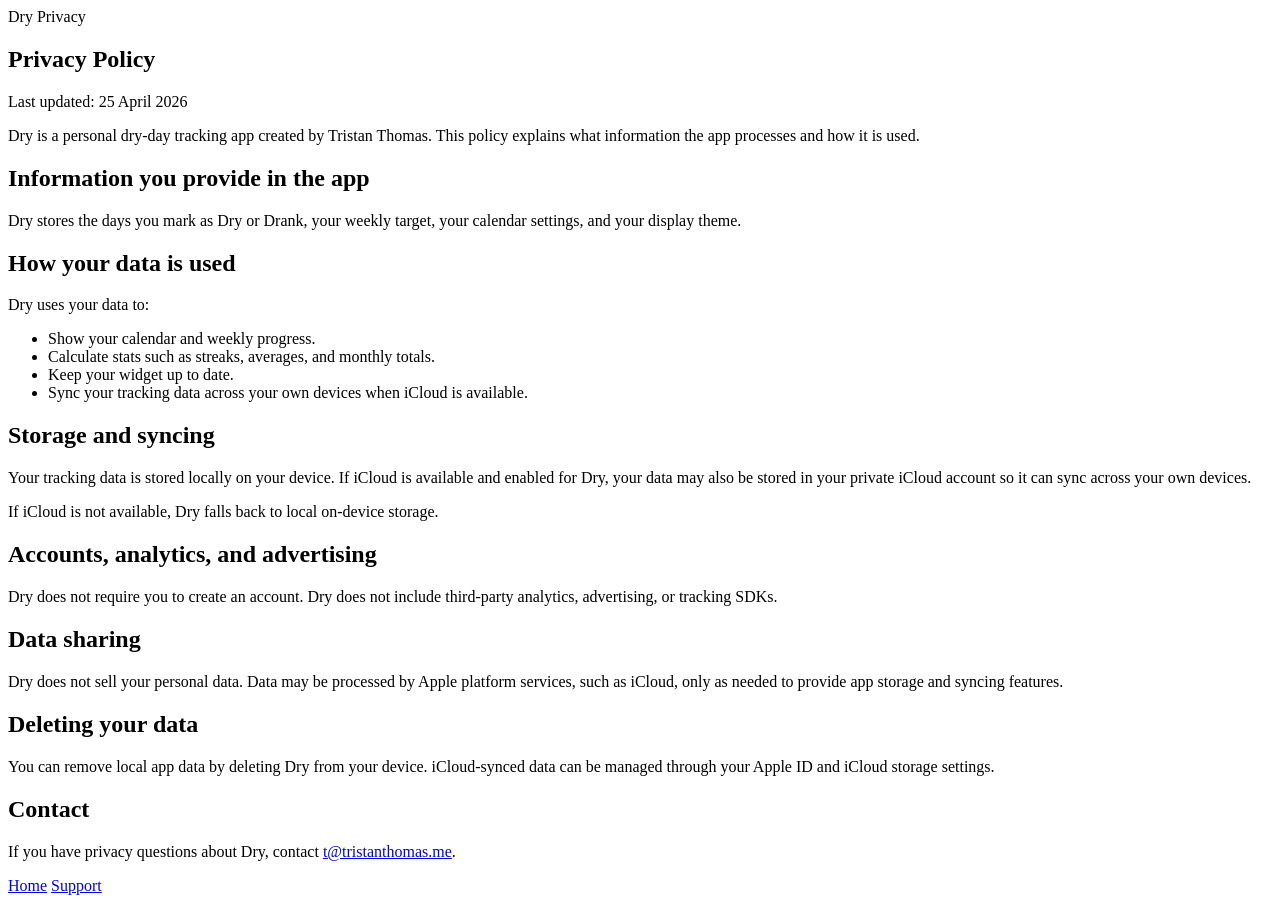
==== dry-privacy/index.html @ d08cf2e1 "Add Dry support and privacy pages" ====
<!doctype html>
<html lang="en">
  <head>
    <meta charset="utf-8">
    <meta name="viewport" content="width=device-width, initial-scale=1">
    <title>Dry Privacy Policy</title>
    <meta name="description" content="Privacy policy for Dry.">
    <link rel="stylesheet" href="/dry-site/styles.css">
  </head>
  <body>
    <main class="wrap">
      <section class="hero">
        <span class="eyebrow">Dry Privacy</span>
        <h1>Privacy Policy</h1>
        <p class="lead">
          Last updated: 25 April 2026
        </p>
      </section>

      <section class="card">
        <p>
          Dry is a personal dry-day tracking app created by Tristan Thomas. This policy explains what information the app processes and how it is used.
        </p>
      </section>

      <section class="card">
        <h2>Information you provide in the app</h2>
        <p>
          Dry stores the days you mark as Dry or Drank, your weekly target, your calendar settings, and your display theme.
        </p>
      </section>

      <section class="card">
        <h2>How your data is used</h2>
        <p>Dry uses your data to:</p>
        <ul>
          <li>Show your calendar and weekly progress.</li>
          <li>Calculate stats such as streaks, averages, and monthly totals.</li>
          <li>Keep your widget up to date.</li>
          <li>Sync your tracking data across your own devices when iCloud is available.</li>
        </ul>
      </section>

      <section class="card">
        <h2>Storage and syncing</h2>
        <p>
          Your tracking data is stored locally on your device. If iCloud is available and enabled for Dry, your data may also be stored in your private iCloud account so it can sync across your own devices.
        </p>
        <p>
          If iCloud is not available, Dry falls back to local on-device storage.
        </p>
      </section>

      <section class="card">
        <h2>Accounts, analytics, and advertising</h2>
        <p>
          Dry does not require you to create an account. Dry does not include third-party analytics, advertising, or tracking SDKs.
        </p>
      </section>

      <section class="card">
        <h2>Data sharing</h2>
        <p>
          Dry does not sell your personal data. Data may be processed by Apple platform services, such as iCloud, only as needed to provide app storage and syncing features.
        </p>
      </section>

      <section class="card">
        <h2>Deleting your data</h2>
        <p>
          You can remove local app data by deleting Dry from your device. iCloud-synced data can be managed through your Apple ID and iCloud storage settings.
        </p>
      </section>

      <section class="card">
        <h2>Contact</h2>
        <p>
          If you have privacy questions about Dry, contact
          <a href="mailto:t@tristanthomas.me">t@tristanthomas.me</a>.
        </p>
      </section>

      <nav class="nav">
        <a href="/dry-site/">Home</a>
        <a href="/dry-site/dry-support/">Support</a>
      </nav>
    </main>
  </body>
</html>
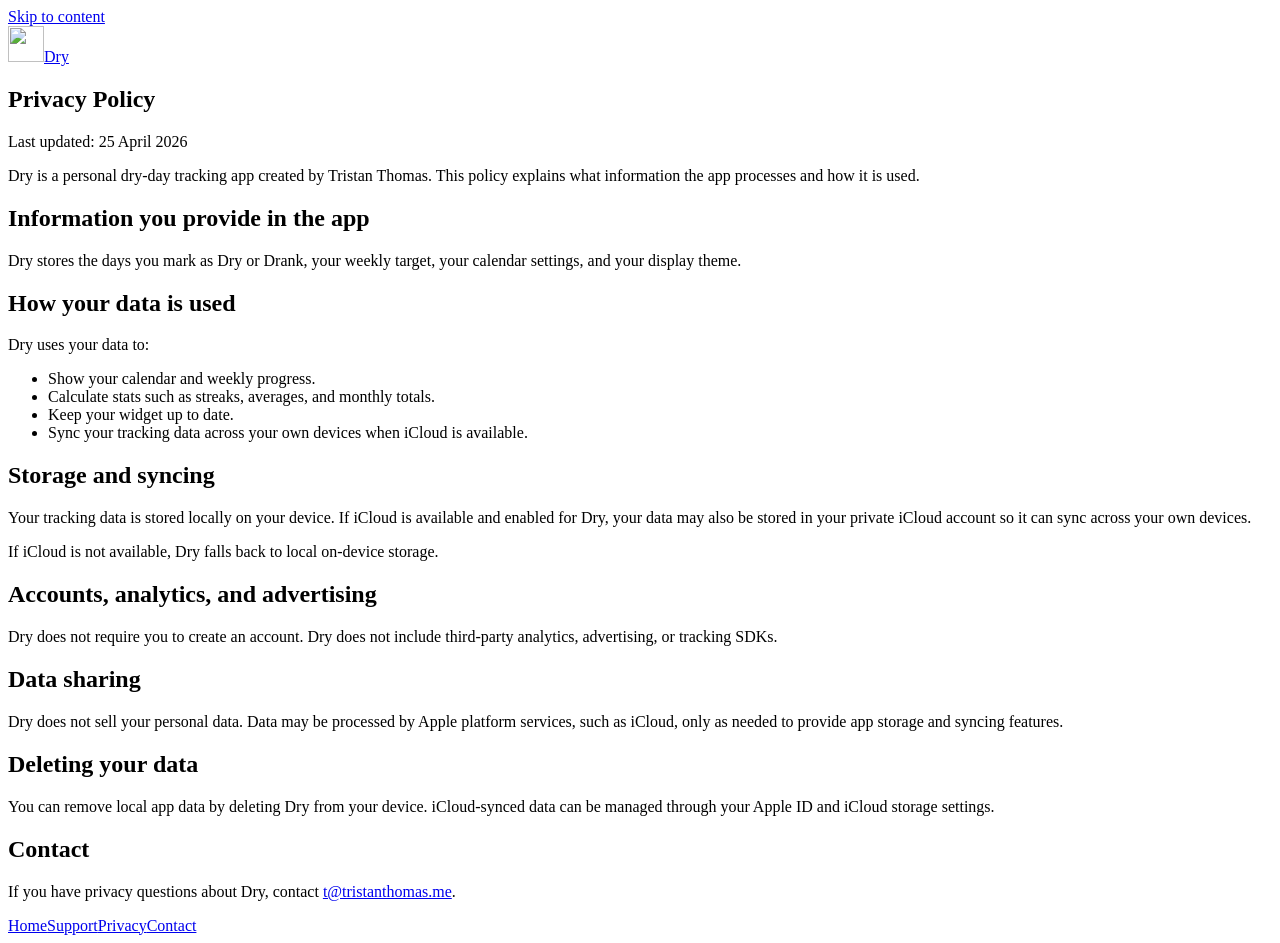
==== commit 07608126: "Publish shared app website (55a7670f47f0)" ====
--- a/dry-privacy/index.html
+++ b/dry-privacy/index.html
@@ -1,16 +1,25 @@
 <!doctype html>
-<html lang="en">
-  <head>
-    <meta charset="utf-8">
-    <meta name="viewport" content="width=device-width, initial-scale=1">
-    <title>Dry Privacy Policy</title>
-    <meta name="description" content="Privacy policy for Dry.">
-    <link rel="stylesheet" href="/dry-site/styles.css">
-  </head>
-  <body>
-    <main class="wrap">
-      <section class="hero">
-        <span class="eyebrow">Dry Privacy</span>
+<html lang="en-GB">
+<head>
+  <meta charset="utf-8">
+  <meta name="viewport" content="width=device-width, initial-scale=1">
+  <title>Privacy policy · Dry</title>
+  <meta name="description" content="Privacy policy for Dry">
+  <link rel="canonical" href="https://trstnthms.github.io/dry-site/dry-privacy/">
+  <meta property="og:title" content="Privacy policy · Dry">
+  <meta property="og:description" content="Privacy policy for Dry">
+  <meta property="og:type" content="website">
+  <meta property="og:url" content="https://trstnthms.github.io/dry-site/dry-privacy/">
+  <meta property="og:image" content="https://trstnthms.github.io/dry-site/assets/icon.png">
+  <link rel="icon" type="image/png" href="/dry-site/assets/icon.png">
+  <link rel="stylesheet" href="/dry-site/styles.css">
+</head>
+<body class="document" style="--sky: #d9eee3; --ground: #f4f0de">
+  <a class="skip" href="#main">Skip to content</a>
+  
+<header class="document-header"><a class="brand" href="/dry-site/"><img src="/dry-site/assets/icon.png" width="36" height="36" alt="">Dry</a></header>
+<main id="main" class="document-main"><section class="hero">
+        
         <h1>Privacy Policy</h1>
         <p class="lead">
           Last updated: 25 April 2026
@@ -79,11 +88,7 @@
           <a href="mailto:t@tristanthomas.me">t@tristanthomas.me</a>.
         </p>
       </section>
-
-      <nav class="nav">
-        <a href="/dry-site/">Home</a>
-        <a href="/dry-site/dry-support/">Support</a>
-      </nav>
-    </main>
-  </body>
+</main>
+<footer class="document-footer"><nav class="links" aria-label="Site navigation"><a href="/dry-site/">Home</a><a href="/dry-site/dry-support/">Support</a><a href="/dry-site/dry-privacy/" aria-current="page">Privacy</a><a href="mailto:t@tristanthomas.me">Contact</a></nav></footer>
+</body>
 </html>
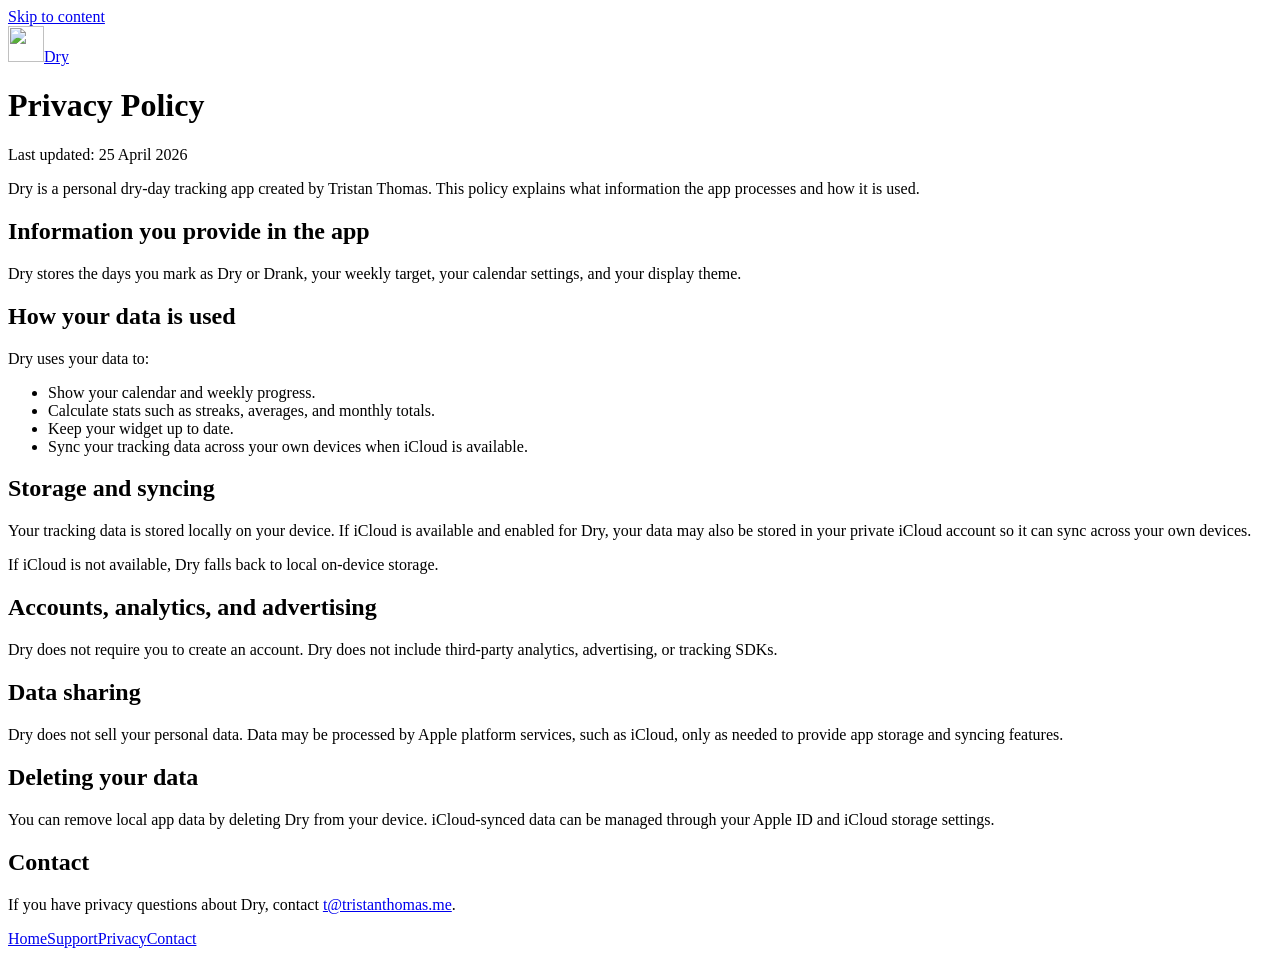
==== commit 4439b081: "Publish shared app website (09db196e26f2)" ====
--- a/dry-privacy/index.html
+++ b/dry-privacy/index.html
@@ -10,85 +10,67 @@
   <meta property="og:description" content="Privacy policy for Dry">
   <meta property="og:type" content="website">
   <meta property="og:url" content="https://trstnthms.github.io/dry-site/dry-privacy/">
-  <meta property="og:image" content="https://trstnthms.github.io/dry-site/assets/icon.png">
-  <link rel="icon" type="image/png" href="/dry-site/assets/icon.png">
-  <link rel="stylesheet" href="/dry-site/styles.css">
+  <meta property="og:image" content="https://trstnthms.github.io/dry-site/assets/icon.png?v=350c4991686f">
+  <link rel="icon" type="image/png" href="/dry-site/assets/icon.png?v=350c4991686f">
+  <link rel="stylesheet" href="/dry-site/styles.css?v=8176ba9f4329">
 </head>
 <body class="document" style="--sky: #d9eee3; --ground: #f4f0de">
   <a class="skip" href="#main">Skip to content</a>
   
-<header class="document-header"><a class="brand" href="/dry-site/"><img src="/dry-site/assets/icon.png" width="36" height="36" alt="">Dry</a></header>
-<main id="main" class="document-main"><section class="hero">
-        
-        <h1>Privacy Policy</h1>
-        <p class="lead">
-          Last updated: 25 April 2026
-        </p>
-      </section>
+<header class="document-header"><a class="brand" href="/dry-site/"><img src="/dry-site/assets/icon.png?v=350c4991686f" width="36" height="36" alt="">Dry</a></header>
+<main id="main" class="document-main"><h1>Privacy Policy</h1>
+<p class="lead">
+  Last updated: 25 April 2026
+</p>
 
-      <section class="card">
-        <p>
-          Dry is a personal dry-day tracking app created by Tristan Thomas. This policy explains what information the app processes and how it is used.
-        </p>
-      </section>
+<p>
+  Dry is a personal dry-day tracking app created by Tristan Thomas. This policy explains what information the app processes and how it is used.
+</p>
 
-      <section class="card">
-        <h2>Information you provide in the app</h2>
-        <p>
-          Dry stores the days you mark as Dry or Drank, your weekly target, your calendar settings, and your display theme.
-        </p>
-      </section>
+<h2>Information you provide in the app</h2>
+<p>
+  Dry stores the days you mark as Dry or Drank, your weekly target, your calendar settings, and your display theme.
+</p>
 
-      <section class="card">
-        <h2>How your data is used</h2>
-        <p>Dry uses your data to:</p>
-        <ul>
-          <li>Show your calendar and weekly progress.</li>
-          <li>Calculate stats such as streaks, averages, and monthly totals.</li>
-          <li>Keep your widget up to date.</li>
-          <li>Sync your tracking data across your own devices when iCloud is available.</li>
-        </ul>
-      </section>
+<h2>How your data is used</h2>
+<p>Dry uses your data to:</p>
+<ul>
+  <li>Show your calendar and weekly progress.</li>
+  <li>Calculate stats such as streaks, averages, and monthly totals.</li>
+  <li>Keep your widget up to date.</li>
+  <li>Sync your tracking data across your own devices when iCloud is available.</li>
+</ul>
 
-      <section class="card">
-        <h2>Storage and syncing</h2>
-        <p>
-          Your tracking data is stored locally on your device. If iCloud is available and enabled for Dry, your data may also be stored in your private iCloud account so it can sync across your own devices.
-        </p>
-        <p>
-          If iCloud is not available, Dry falls back to local on-device storage.
-        </p>
-      </section>
+<h2>Storage and syncing</h2>
+<p>
+  Your tracking data is stored locally on your device. If iCloud is available and enabled for Dry, your data may also be stored in your private iCloud account so it can sync across your own devices.
+</p>
+<p>
+  If iCloud is not available, Dry falls back to local on-device storage.
+</p>
 
-      <section class="card">
-        <h2>Accounts, analytics, and advertising</h2>
-        <p>
-          Dry does not require you to create an account. Dry does not include third-party analytics, advertising, or tracking SDKs.
-        </p>
-      </section>
+<h2>Accounts, analytics, and advertising</h2>
+<p>
+  Dry does not require you to create an account. Dry does not include third-party analytics, advertising, or tracking SDKs.
+</p>
 
-      <section class="card">
-        <h2>Data sharing</h2>
-        <p>
-          Dry does not sell your personal data. Data may be processed by Apple platform services, such as iCloud, only as needed to provide app storage and syncing features.
-        </p>
-      </section>
+<h2>Data sharing</h2>
+<p>
+  Dry does not sell your personal data. Data may be processed by Apple platform services, such as iCloud, only as needed to provide app storage and syncing features.
+</p>
 
-      <section class="card">
-        <h2>Deleting your data</h2>
-        <p>
-          You can remove local app data by deleting Dry from your device. iCloud-synced data can be managed through your Apple ID and iCloud storage settings.
-        </p>
-      </section>
+<h2>Deleting your data</h2>
+<p>
+  You can remove local app data by deleting Dry from your device. iCloud-synced data can be managed through your Apple ID and iCloud storage settings.
+</p>
 
-      <section class="card">
-        <h2>Contact</h2>
-        <p>
-          If you have privacy questions about Dry, contact
-          <a href="mailto:t@tristanthomas.me">t@tristanthomas.me</a>.
-        </p>
-      </section>
+<h2>Contact</h2>
+<p>
+  If you have privacy questions about Dry, contact
+  <a href="mailto:t@tristanthomas.me">t@tristanthomas.me</a>.
+</p>
 </main>
 <footer class="document-footer"><nav class="links" aria-label="Site navigation"><a href="/dry-site/">Home</a><a href="/dry-site/dry-support/">Support</a><a href="/dry-site/dry-privacy/" aria-current="page">Privacy</a><a href="mailto:t@tristanthomas.me">Contact</a></nav></footer>
+  
 </body>
 </html>
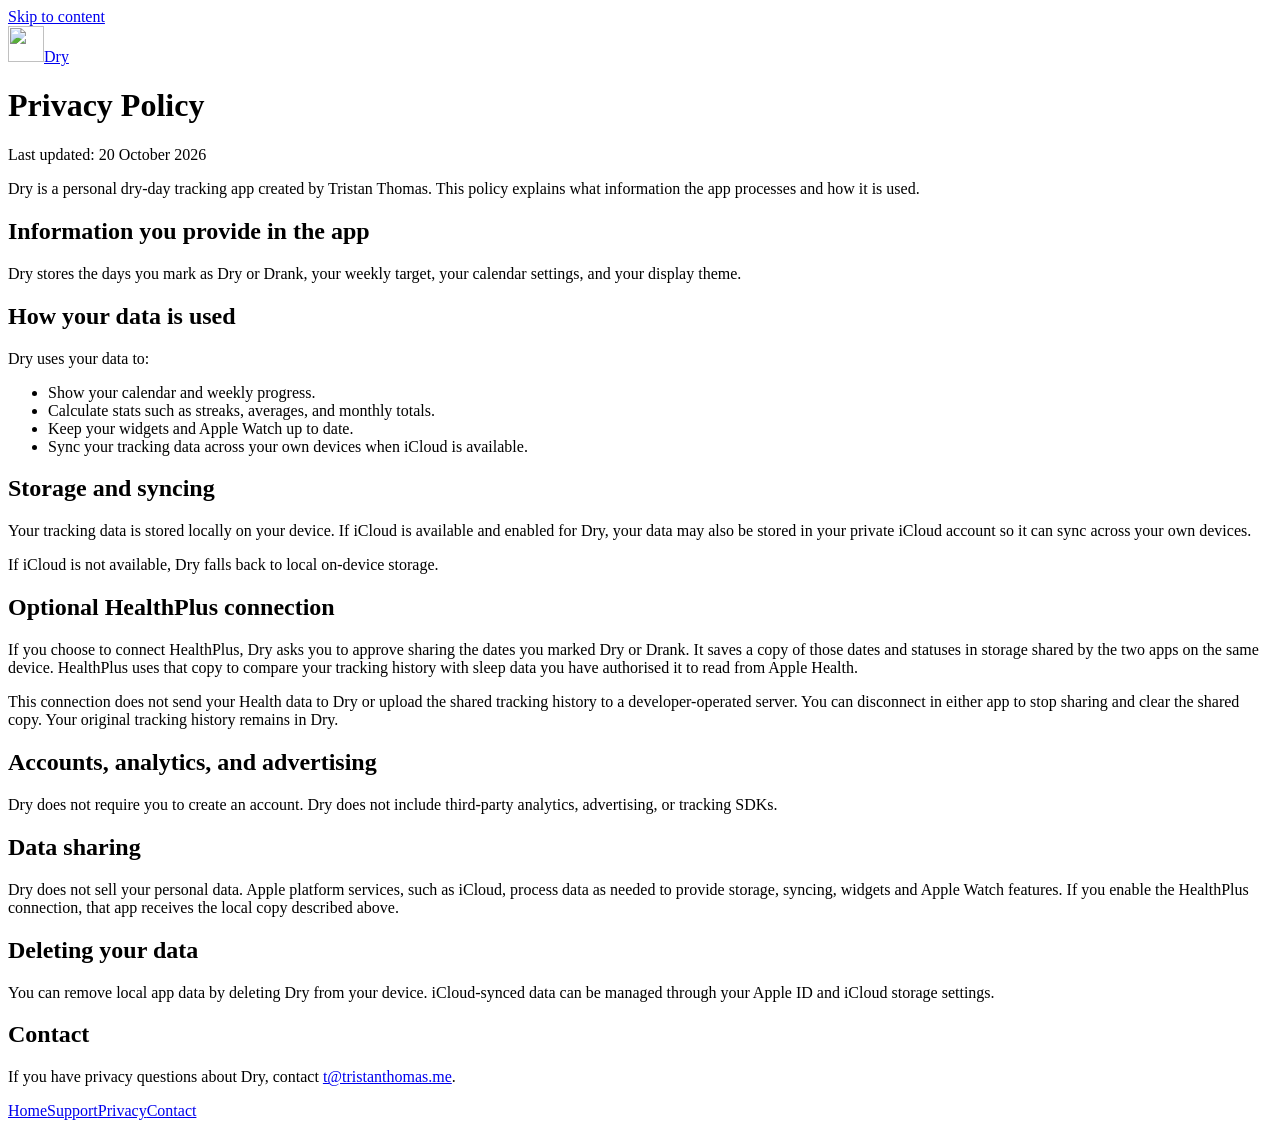
==== commit 9aae50b0: "Publish shared app website (a3907ae33a8f)" ====
--- a/dry-privacy/index.html
+++ b/dry-privacy/index.html
@@ -12,7 +12,7 @@
   <meta property="og:url" content="https://trstnthms.github.io/dry-site/dry-privacy/">
   <meta property="og:image" content="https://trstnthms.github.io/dry-site/assets/icon.png?v=350c4991686f">
   <link rel="icon" type="image/png" href="/dry-site/assets/icon.png?v=350c4991686f">
-  <link rel="stylesheet" href="/dry-site/styles.css?v=8176ba9f4329">
+  <link rel="stylesheet" href="/dry-site/styles.css?v=39ef4c4e6139">
 </head>
 <body class="document" style="--sky: #d9eee3; --ground: #f4f0de">
   <a class="skip" href="#main">Skip to content</a>
@@ -20,7 +20,7 @@
 <header class="document-header"><a class="brand" href="/dry-site/"><img src="/dry-site/assets/icon.png?v=350c4991686f" width="36" height="36" alt="">Dry</a></header>
 <main id="main" class="document-main"><h1>Privacy Policy</h1>
 <p class="lead">
-  Last updated: 25 April 2026
+  Last updated: 20 October 2026
 </p>
 
 <p>
@@ -37,7 +37,7 @@
 <ul>
   <li>Show your calendar and weekly progress.</li>
   <li>Calculate stats such as streaks, averages, and monthly totals.</li>
-  <li>Keep your widget up to date.</li>
+  <li>Keep your widgets and Apple Watch up to date.</li>
   <li>Sync your tracking data across your own devices when iCloud is available.</li>
 </ul>
 
@@ -49,6 +49,21 @@
   If iCloud is not available, Dry falls back to local on-device storage.
 </p>
 
+<h2>Optional HealthPlus connection</h2>
+<p>
+  If you choose to connect HealthPlus, Dry asks you to approve sharing the
+  dates you marked Dry or Drank. It saves a copy of those dates and statuses
+  in storage shared by the two apps on the same device. HealthPlus uses
+  that copy to compare your tracking history with sleep data you have
+  authorised it to read from Apple Health.
+</p>
+<p>
+  This connection does not send your Health data to Dry or upload the
+  shared tracking history to a developer-operated server. You can
+  disconnect in either app to stop sharing and clear the shared copy.
+  Your original tracking history remains in Dry.
+</p>
+
 <h2>Accounts, analytics, and advertising</h2>
 <p>
   Dry does not require you to create an account. Dry does not include third-party analytics, advertising, or tracking SDKs.
@@ -56,7 +71,7 @@
 
 <h2>Data sharing</h2>
 <p>
-  Dry does not sell your personal data. Data may be processed by Apple platform services, such as iCloud, only as needed to provide app storage and syncing features.
+  Dry does not sell your personal data. Apple platform services, such as iCloud, process data as needed to provide storage, syncing, widgets and Apple Watch features. If you enable the HealthPlus connection, that app receives the local copy described above.
 </p>
 
 <h2>Deleting your data</h2>
